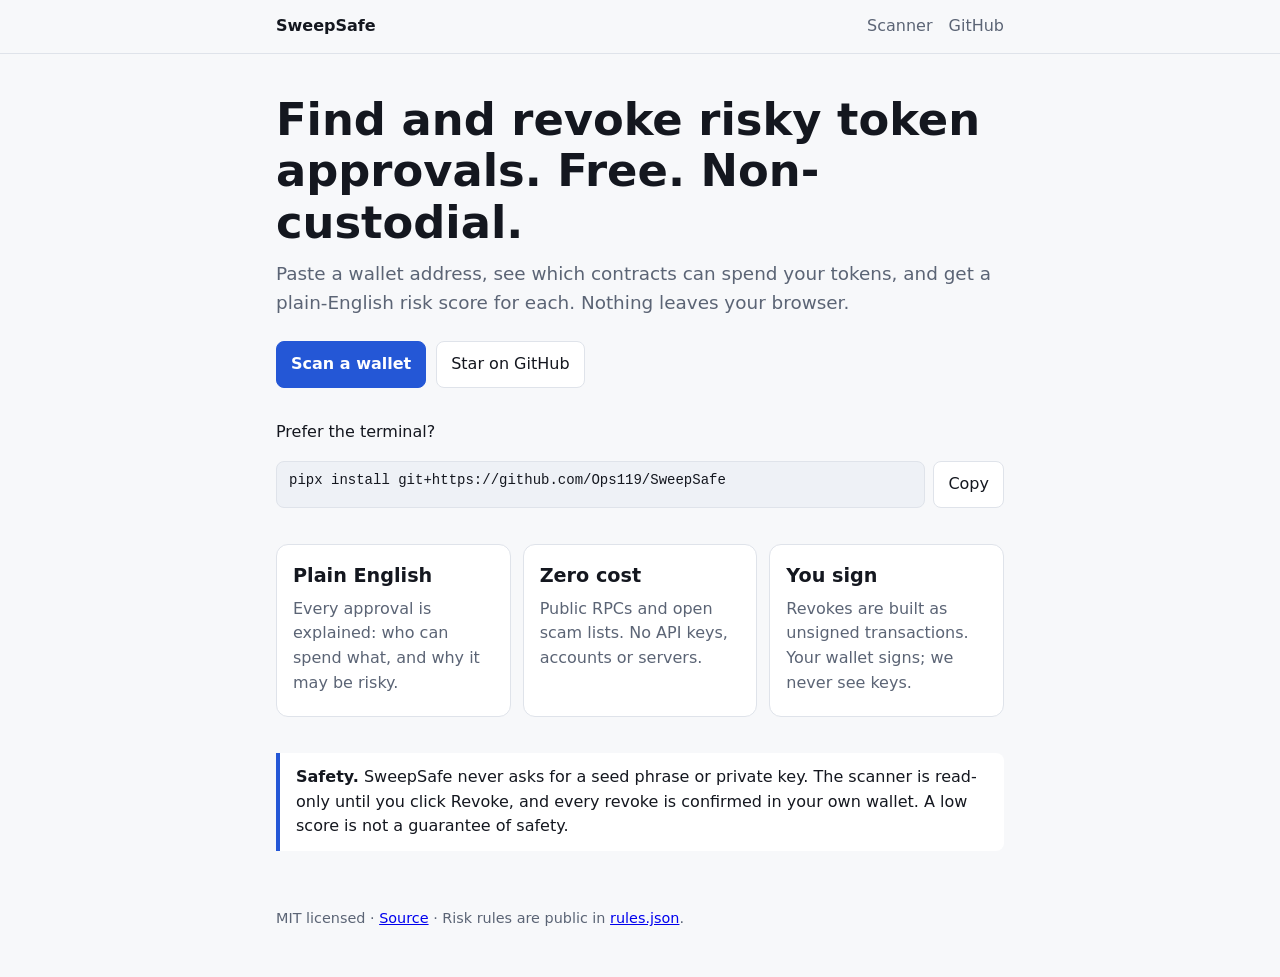
==== docs/index.html @ b5ed2dd2 "Add static web viewer: landing page, in-browser scanner, JS core and tests Co-Authored-By: Claude So" ====
<!doctype html>
<html lang="en">
<head>
<meta charset="utf-8">
<meta name="viewport" content="width=device-width,initial-scale=1">
<meta http-equiv="Content-Security-Policy" content="default-src 'none'; script-src 'self'; style-src 'self'; img-src 'self' data:; connect-src 'none'; base-uri 'none'; form-action 'none'">
<title>SweepSafe — find and revoke risky token approvals</title>
<meta name="description" content="Free, open-source, non-custodial scanner for risky ERC-20 approvals on Ethereum, Base and Arbitrum.">
<link rel="stylesheet" href="style.css">
</head>
<body>
<header class="top"><div class="wrap">
<a class="brand" href="./">SweepSafe</a>
<nav><a href="report.html">Scanner</a><a href="https://github.com/Ops119/SweepSafe">GitHub</a></nav>
</div></header>
<main class="wrap">
<h1>Find and revoke risky token approvals. Free. Non-custodial.</h1>
<p class="lead">Paste a wallet address, see which contracts can spend your tokens, and get a plain-English risk score for each. Nothing leaves your browser.</p>
<div class="cta">
<a class="btn primary" href="report.html">Scan a wallet</a>
<a class="btn" href="https://github.com/Ops119/SweepSafe">Star on GitHub</a>
</div>
<p>Prefer the terminal?</p>
<div class="cmd"><code id="cmd">pipx install git+https://github.com/Ops119/SweepSafe</code><button id="copy" type="button">Copy</button></div>
<div class="features">
<div class="card"><h2>Plain English</h2><p>Every approval is explained: who can spend what, and why it may be risky.</p></div>
<div class="card"><h2>Zero cost</h2><p>Public RPCs and open scam lists. No API keys, accounts or servers.</p></div>
<div class="card"><h2>You sign</h2><p>Revokes are built as unsigned transactions. Your wallet signs; we never see keys.</p></div>
</div>
<div class="notice"><strong>Safety.</strong> SweepSafe never asks for a seed phrase or private key. The scanner is read-only until you click Revoke, and every revoke is confirmed in your own wallet. A low score is not a guarantee of safety.</div>
<footer>MIT licensed · <a href="https://github.com/Ops119/SweepSafe">Source</a> · Risk rules are public in <a href="rules.json">rules.json</a>.</footer>
</main>
<script src="landing.js"></script>
</body>
</html>
---- docs/style.css ----
:root{--bg:#f7f8fa;--fg:#14171f;--muted:#5b6475;--card:#fff;--line:#dfe3ea;--accent:#2457d6;--accent-fg:#fff;
--low:#1b7f4b;--medium:#a86b00;--high:#c2410c;--critical:#b91c1c;--code:#eef1f6}
@media (prefers-color-scheme:dark){:root{--bg:#0e1117;--fg:#e8ebf2;--muted:#98a2b6;--card:#161b24;--line:#2a3140;
--accent:#6b93ff;--accent-fg:#0b1020;--low:#4ade80;--medium:#fbbf24;--high:#fb923c;--critical:#f87171;--code:#1d2330}}
*{box-sizing:border-box}
body{margin:0;background:var(--bg);color:var(--fg);font:16px/1.55 system-ui,-apple-system,Segoe UI,Roboto,sans-serif}
.wrap{max-width:760px;margin:0 auto;padding:0 16px}
header.top{border-bottom:1px solid var(--line)}
header.top .wrap{display:flex;align-items:center;justify-content:space-between;padding:14px 16px}
.brand{font-weight:700;color:var(--fg);text-decoration:none}
nav a{margin-left:16px;color:var(--muted);text-decoration:none}
nav a:hover{color:var(--fg)}
h1{font-size:clamp(1.9rem,6vw,2.8rem);line-height:1.15;margin:40px 0 12px}
h2{font-size:1.2rem;margin:0 0 6px}
.lead{font-size:1.15rem;color:var(--muted);margin:0 0 24px}
.cmd{display:flex;gap:8px;align-items:stretch;margin:16px 0}
.cmd code{flex:1;overflow-x:auto;white-space:nowrap;background:var(--code);border:1px solid var(--line);border-radius:8px;padding:10px 12px;font:14px ui-monospace,Menlo,Consolas,monospace}
button,.btn{font:inherit;cursor:pointer;border-radius:8px;border:1px solid var(--line);background:var(--card);color:var(--fg);padding:10px 14px;text-decoration:none;display:inline-block}
button.primary,.btn.primary{background:var(--accent);color:var(--accent-fg);border-color:var(--accent);font-weight:600}
button:disabled{opacity:.5;cursor:not-allowed}
button:focus-visible,a:focus-visible,input:focus-visible,select:focus-visible{outline:3px solid var(--accent);outline-offset:2px}
.cta{display:flex;flex-wrap:wrap;gap:10px;margin:8px 0 32px}
.features{display:grid;gap:12px;margin:24px 0}
@media(min-width:640px){.features{grid-template-columns:repeat(3,1fr)}}
.card{background:var(--card);border:1px solid var(--line);border-radius:12px;padding:16px;margin:12px 0}
.card p{margin:4px 0;color:var(--muted)}
.notice{border-left:4px solid var(--accent);background:var(--card);padding:12px 16px;border-radius:0 8px 8px 0;margin:24px 0}
footer{color:var(--muted);font-size:.9rem;padding:32px 0 48px}
form.scan{display:grid;gap:10px;margin:20px 0}
@media(min-width:640px){form.scan{grid-template-columns:150px 1fr auto}}
input,select{font:inherit;padding:10px 12px;border-radius:8px;border:1px solid var(--line);background:var(--card);color:var(--fg);min-width:0}
.status{min-height:1.5em;color:var(--muted)}
.mode{display:inline-block;font-size:.85rem;padding:2px 10px;border:1px solid var(--line);border-radius:99px;color:var(--muted)}
.badge{display:inline-block;font-size:.78rem;font-weight:700;letter-spacing:.04em;padding:2px 8px;border-radius:99px;border:1px solid currentColor}
.badge.low{color:var(--low)}.badge.medium{color:var(--medium)}.badge.high{color:var(--high)}.badge.critical{color:var(--critical)}
.row{display:flex;gap:8px;flex-wrap:wrap;align-items:center;margin-top:10px}
.warn{background:var(--card);border:1px solid var(--medium);border-radius:8px;padding:8px 12px;margin:8px 0;font-size:.92rem}
.mono{font:13px ui-monospace,Menlo,Consolas,monospace;word-break:break-all}
.hidden{display:none}
progress{width:100%}
h1.small{font-size:1.8rem}
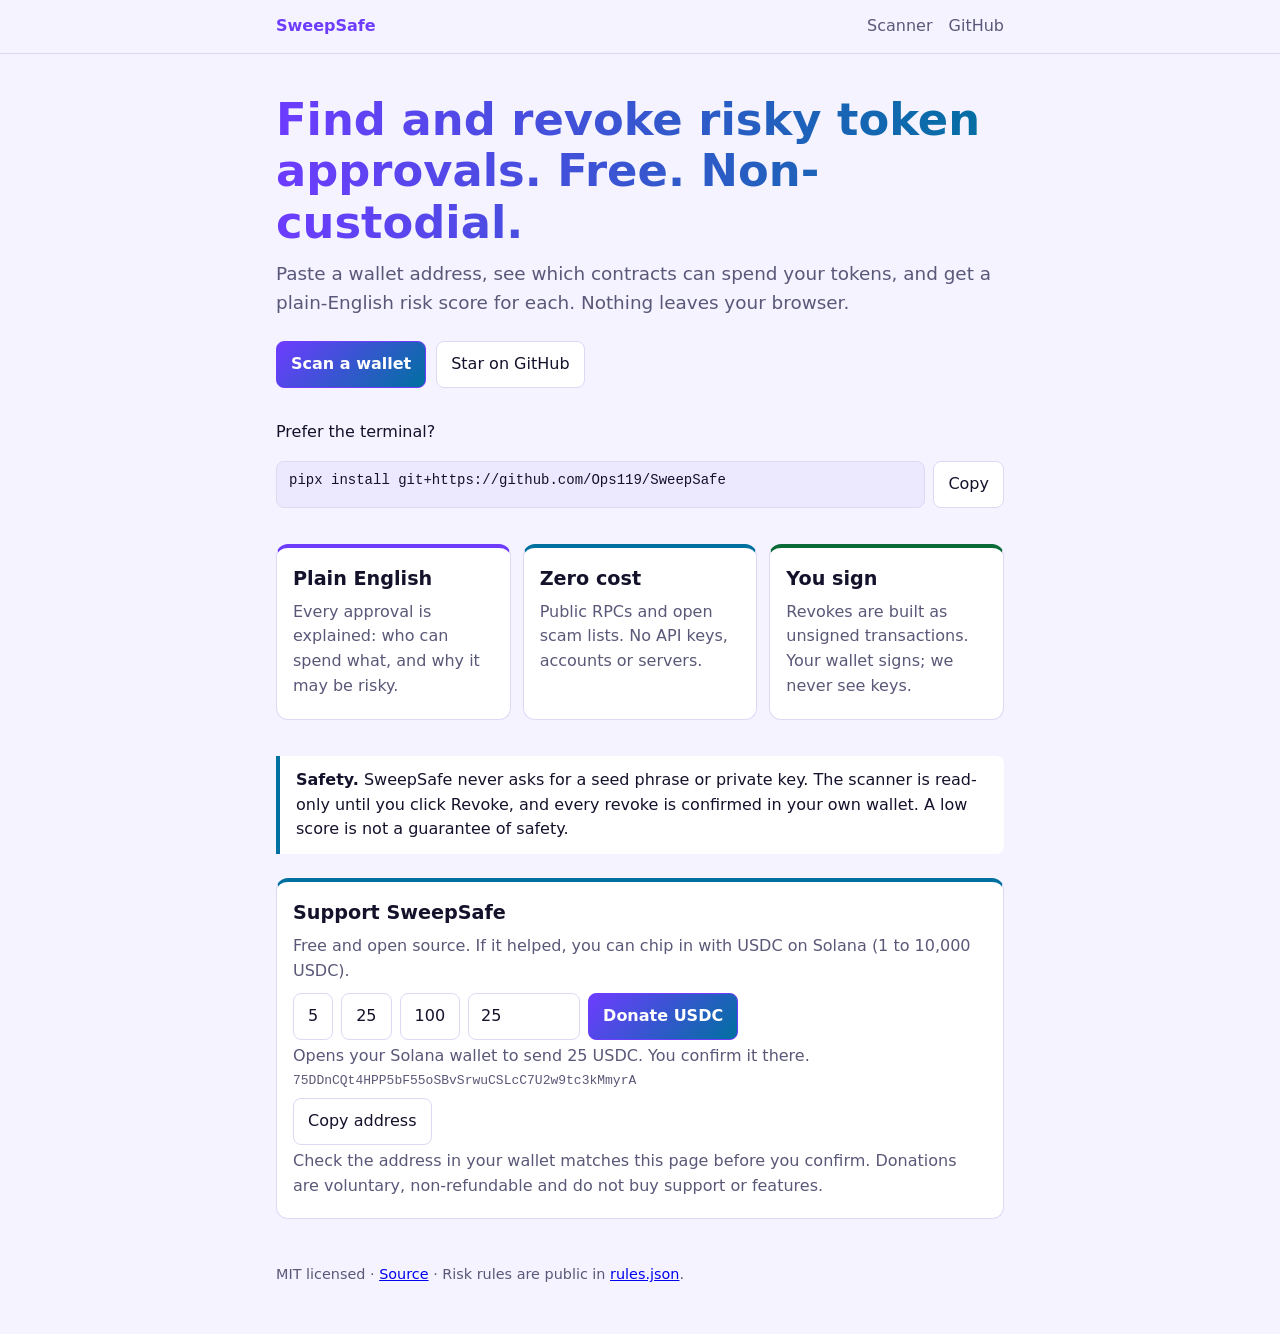
==== commit c0ce1fec: "Add USDC-on-Solana donation widget; audit fixes for contrast, Solana parsing and blockhash - Light-t" ====
--- a/docs/index.html
+++ b/docs/index.html
@@ -28,8 +28,23 @@
 <div class="card"><h2>You sign</h2><p>Revokes are built as unsigned transactions. Your wallet signs; we never see keys.</p></div>
 </div>
 <div class="notice"><strong>Safety.</strong> SweepSafe never asks for a seed phrase or private key. The scanner is read-only until you click Revoke, and every revoke is confirmed in your own wallet. A low score is not a guarantee of safety.</div>
+<section class="card donate" id="donate" aria-labelledby="donate-h">
+<h2 id="donate-h">Support SweepSafe</h2>
+<p>Free and open source. If it helped, you can chip in with USDC on Solana (1 to 10,000 USDC).</p>
+<div class="row">
+<button type="button" data-preset="5">5</button><button type="button" data-preset="25">25</button><button type="button" data-preset="100">100</button>
+<label class="hidden" for="donate-amount">Amount in USDC</label>
+<input id="donate-amount" data-amount inputmode="decimal" value="25" size="8">
+<a class="btn primary" data-pay rel="noopener">Donate USDC</a>
+</div>
+<p class="status" data-note role="status"></p>
+<p class="mono" data-address></p>
+<div class="row"><button type="button" data-copy>Copy address</button></div>
+<p>Check the address in your wallet matches this page before you confirm. Donations are voluntary, non-refundable and do not buy support or features.</p>
+</section>
 <footer>MIT licensed · <a href="https://github.com/Ops119/SweepSafe">Source</a> · Risk rules are public in <a href="rules.json">rules.json</a>.</footer>
 </main>
 <script src="landing.js"></script>
+<script src="donate.js"></script>
 </body>
 </html>
--- a/docs/style.css
+++ b/docs/style.css
@@ -1,41 +1,47 @@
-:root{--bg:#f7f8fa;--fg:#14171f;--muted:#5b6475;--card:#fff;--line:#dfe3ea;--accent:#2457d6;--accent-fg:#fff;
---low:#1b7f4b;--medium:#a86b00;--high:#c2410c;--critical:#b91c1c;--code:#eef1f6}
-@media (prefers-color-scheme:dark){:root{--bg:#0e1117;--fg:#e8ebf2;--muted:#98a2b6;--card:#161b24;--line:#2a3140;
---accent:#6b93ff;--accent-fg:#0b1020;--low:#4ade80;--medium:#fbbf24;--high:#fb923c;--critical:#f87171;--code:#1d2330}}
+:root{--bg:#f4f3ff;--fg:#14122b;--muted:#5a5878;--card:#fff;--line:#dcd9f5;--accent:#6d3cff;--accent2:#0070a0;--accent-fg:#fff;
+--low:#0a6a38;--medium:#8a4d00;--high:#b43010;--critical:#b0113c;--code:#ece9ff;--low-bg:#d9f6e6;--medium-bg:#ffefcf;--high-bg:#ffe0d6;--critical-bg:#ffd9e3}
+@media (prefers-color-scheme:dark){:root{--bg:#0c0a1d;--fg:#ecebff;--muted:#a4a1c8;--card:#17142e;--line:#2c2850;
+--accent:#9b7bff;--accent2:#2ee6ff;--accent-fg:#0c0a1d;--low:#3ddc97;--medium:#ffb534;--high:#ff7a4d;--critical:#ff5c85;--code:#201c40;
+--low-bg:#12392b;--medium-bg:#3d2c0c;--high-bg:#3f1d12;--critical-bg:#40121f}}
 *{box-sizing:border-box}
 body{margin:0;background:var(--bg);color:var(--fg);font:16px/1.55 system-ui,-apple-system,Segoe UI,Roboto,sans-serif}
 .wrap{max-width:760px;margin:0 auto;padding:0 16px}
 header.top{border-bottom:1px solid var(--line)}
 header.top .wrap{display:flex;align-items:center;justify-content:space-between;padding:14px 16px}
-.brand{font-weight:700;color:var(--fg);text-decoration:none}
+.brand{font-weight:800;color:var(--accent);text-decoration:none}
 nav a{margin-left:16px;color:var(--muted);text-decoration:none}
 nav a:hover{color:var(--fg)}
-h1{font-size:clamp(1.9rem,6vw,2.8rem);line-height:1.15;margin:40px 0 12px}
+h1{font-size:clamp(1.9rem,6vw,2.8rem);line-height:1.15;margin:40px 0 12px;color:var(--accent)}
+@supports (-webkit-background-clip:text) or (background-clip:text){h1{background:linear-gradient(90deg,var(--accent),var(--accent2));-webkit-background-clip:text;background-clip:text;color:transparent}}
+@media (forced-colors:active){h1{background:none;color:CanvasText}}
 h2{font-size:1.2rem;margin:0 0 6px}
 .lead{font-size:1.15rem;color:var(--muted);margin:0 0 24px}
 .cmd{display:flex;gap:8px;align-items:stretch;margin:16px 0}
 .cmd code{flex:1;overflow-x:auto;white-space:nowrap;background:var(--code);border:1px solid var(--line);border-radius:8px;padding:10px 12px;font:14px ui-monospace,Menlo,Consolas,monospace}
 button,.btn{font:inherit;cursor:pointer;border-radius:8px;border:1px solid var(--line);background:var(--card);color:var(--fg);padding:10px 14px;text-decoration:none;display:inline-block}
-button.primary,.btn.primary{background:var(--accent);color:var(--accent-fg);border-color:var(--accent);font-weight:600}
+button.primary,.btn.primary{background:linear-gradient(135deg,var(--accent),var(--accent2));color:var(--accent-fg);border-color:var(--accent);font-weight:600}
 button:disabled{opacity:.5;cursor:not-allowed}
 button:focus-visible,a:focus-visible,input:focus-visible,select:focus-visible{outline:3px solid var(--accent);outline-offset:2px}
 .cta{display:flex;flex-wrap:wrap;gap:10px;margin:8px 0 32px}
 .features{display:grid;gap:12px;margin:24px 0}
+.features .card:nth-child(1){border-top:4px solid var(--accent)}.features .card:nth-child(2){border-top:4px solid var(--accent2)}.features .card:nth-child(3){border-top:4px solid var(--low)}
 @media(min-width:640px){.features{grid-template-columns:repeat(3,1fr)}}
 .card{background:var(--card);border:1px solid var(--line);border-radius:12px;padding:16px;margin:12px 0}
 .card p{margin:4px 0;color:var(--muted)}
-.notice{border-left:4px solid var(--accent);background:var(--card);padding:12px 16px;border-radius:0 8px 8px 0;margin:24px 0}
+.notice{border-left:4px solid var(--accent2);background:var(--card);padding:12px 16px;border-radius:0 8px 8px 0;margin:24px 0}
 footer{color:var(--muted);font-size:.9rem;padding:32px 0 48px}
 form.scan{display:grid;gap:10px;margin:20px 0}
 @media(min-width:640px){form.scan{grid-template-columns:150px 1fr auto}}
 input,select{font:inherit;padding:10px 12px;border-radius:8px;border:1px solid var(--line);background:var(--card);color:var(--fg);min-width:0}
 .status{min-height:1.5em;color:var(--muted)}
-.mode{display:inline-block;font-size:.85rem;padding:2px 10px;border:1px solid var(--line);border-radius:99px;color:var(--muted)}
-.badge{display:inline-block;font-size:.78rem;font-weight:700;letter-spacing:.04em;padding:2px 8px;border-radius:99px;border:1px solid currentColor}
-.badge.low{color:var(--low)}.badge.medium{color:var(--medium)}.badge.high{color:var(--high)}.badge.critical{color:var(--critical)}
+.mode{display:inline-block;font-size:.85rem;padding:2px 10px;border:1px solid var(--low);border-radius:99px;color:var(--low);background:var(--low-bg)}
+.badge{display:inline-block;font-size:.78rem;font-weight:800;letter-spacing:.04em;padding:3px 10px;border-radius:99px;border:1px solid currentColor}
+.badge.low{color:var(--low);background:var(--low-bg)}.badge.medium{color:var(--medium);background:var(--medium-bg)}.badge.high{color:var(--high);background:var(--high-bg)}.badge.critical{color:var(--critical);background:var(--critical-bg)}
+.card.lvl-low{border-left:6px solid var(--low)}.card.lvl-medium{border-left:6px solid var(--medium)}.card.lvl-high{border-left:6px solid var(--high)}.card.lvl-critical{border-left:6px solid var(--critical)}
 .row{display:flex;gap:8px;flex-wrap:wrap;align-items:center;margin-top:10px}
 .warn{background:var(--card);border:1px solid var(--medium);border-radius:8px;padding:8px 12px;margin:8px 0;font-size:.92rem}
 .mono{font:13px ui-monospace,Menlo,Consolas,monospace;word-break:break-all}
 .hidden{display:none}
 progress{width:100%}
 h1.small{font-size:1.8rem}
+.donate{border-top:4px solid var(--accent2)}.donate input{width:7rem}.btn[aria-disabled="true"]{opacity:.5;pointer-events:none}
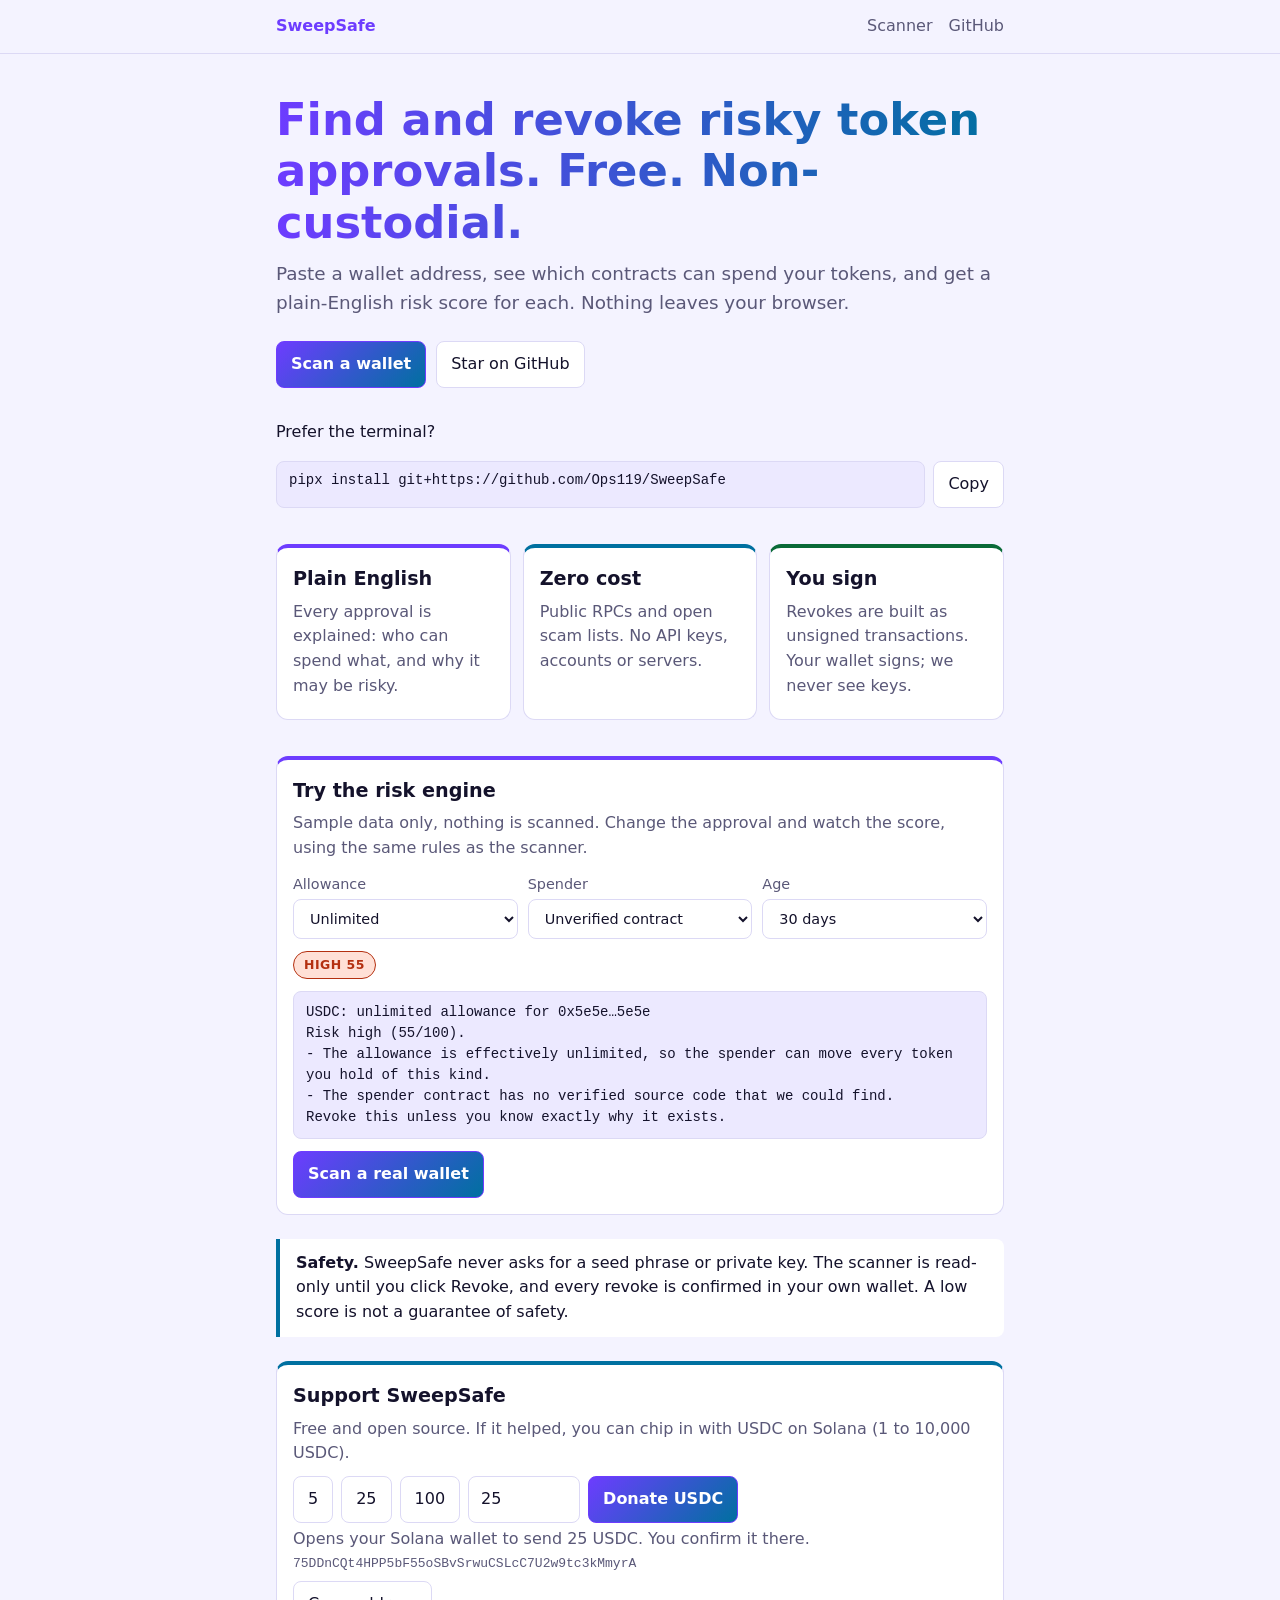
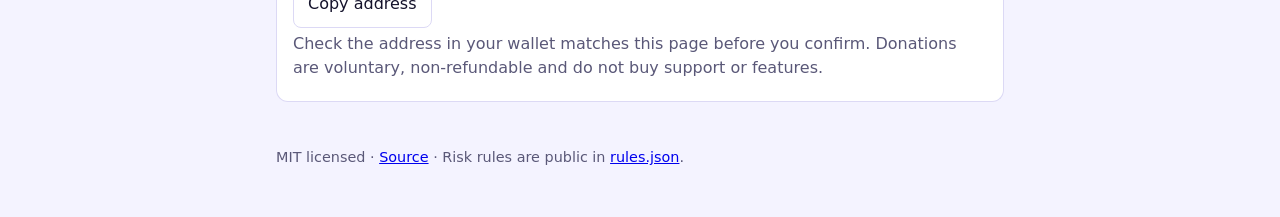
==== commit 50c0c72b: "Add interactive risk-engine demo card to the landing page Uses the real rules.json and JS engine on " ====
--- a/docs/index.html
+++ b/docs/index.html
@@ -3,7 +3,7 @@
 <head>
 <meta charset="utf-8">
 <meta name="viewport" content="width=device-width,initial-scale=1">
-<meta http-equiv="Content-Security-Policy" content="default-src 'none'; script-src 'self'; style-src 'self'; img-src 'self' data:; connect-src 'none'; base-uri 'none'; form-action 'none'">
+<meta http-equiv="Content-Security-Policy" content="default-src 'none'; script-src 'self'; style-src 'self'; img-src 'self' data:; connect-src 'self'; base-uri 'none'; form-action 'none'">
 <title>SweepSafe — find and revoke risky token approvals</title>
 <meta name="description" content="Free, open-source, non-custodial scanner for risky ERC-20 approvals on Ethereum, Base and Arbitrum.">
 <link rel="stylesheet" href="style.css">
@@ -27,6 +27,18 @@
 <div class="card"><h2>Zero cost</h2><p>Public RPCs and open scam lists. No API keys, accounts or servers.</p></div>
 <div class="card"><h2>You sign</h2><p>Revokes are built as unsigned transactions. Your wallet signs; we never see keys.</p></div>
 </div>
+<section class="card demo" id="demo" aria-labelledby="demo-h">
+<h2 id="demo-h">Try the risk engine</h2>
+<p>Sample data only, nothing is scanned. Change the approval and watch the score, using the same rules as the scanner.</p>
+<div class="demo-controls">
+<label>Allowance <select id="demo-allowance"><option value="unlimited">Unlimited</option><option value="limited">500 USDC</option></select></label>
+<label>Spender <select id="demo-spender"><option value="unverified">Unverified contract</option><option value="verified">Verified contract</option><option value="wallet">Plain wallet</option><option value="scam">Known scam address</option></select></label>
+<label>Age <select id="demo-age"><option value="30">30 days</option><option value="400">400 days</option></select></label>
+</div>
+<div class="row"><span class="badge low" id="demo-badge">LOW 0</span></div>
+<pre class="demo-out" id="demo-out" aria-live="polite"></pre>
+<a class="btn primary" href="report.html">Scan a real wallet</a>
+</section>
 <div class="notice"><strong>Safety.</strong> SweepSafe never asks for a seed phrase or private key. The scanner is read-only until you click Revoke, and every revoke is confirmed in your own wallet. A low score is not a guarantee of safety.</div>
 <section class="card donate" id="donate" aria-labelledby="donate-h">
 <h2 id="donate-h">Support SweepSafe</h2>
@@ -44,7 +56,9 @@
 </section>
 <footer>MIT licensed · <a href="https://github.com/Ops119/SweepSafe">Source</a> · Risk rules are public in <a href="rules.json">rules.json</a>.</footer>
 </main>
+<script src="sweepsafe.js"></script>
 <script src="landing.js"></script>
+<script src="demo.js"></script>
 <script src="donate.js"></script>
 </body>
 </html>
--- a/docs/style.css
+++ b/docs/style.css
@@ -45,3 +45,4 @@
 progress{width:100%}
 h1.small{font-size:1.8rem}
 .donate{border-top:4px solid var(--accent2)}.donate input{width:7rem}.btn[aria-disabled="true"]{opacity:.5;pointer-events:none}
+.demo-controls{display:grid;gap:10px;margin:12px 0}@media(min-width:640px){.demo-controls{grid-template-columns:repeat(3,1fr)}}.demo-controls label{display:grid;gap:4px;color:var(--muted);font-size:.9rem}.demo-out{white-space:pre-wrap;word-break:break-word;background:var(--code);border:1px solid var(--line);border-radius:8px;padding:10px 12px;margin:12px 0;font:14px/1.5 ui-monospace,Menlo,Consolas,monospace}.demo{border-top:4px solid var(--accent)}
